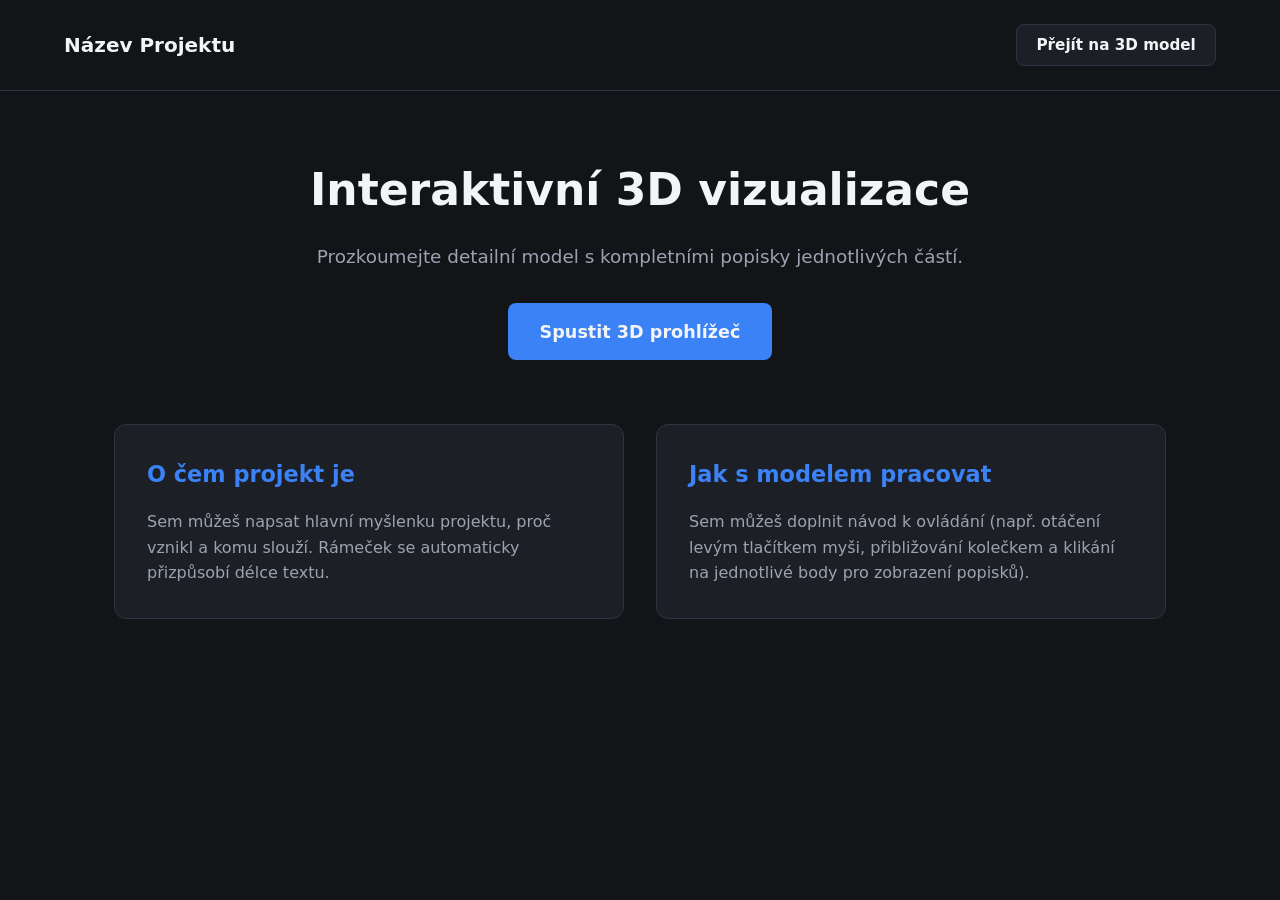
==== index.html @ 9d57fd9a "first commit" ====
<!DOCTYPE html>
<html lang="cs">
<head>
    <meta charset="UTF-8">
    <meta name="viewport" content="width=device-width, initial-scale=1.0">
    <title>3D Projekt – Úvod</title>
    <link rel="stylesheet" href="style.css">
</head>
<body>

    <header class="main-header">
        <div class="logo">Název Projektu</div>
        <nav>
            <a href="model.html" class="btn-nav">Přejít na 3D model</a>
        </nav>
    </header>

    <main class="landing-container">
        <section class="hero">
            <h1>Interaktivní 3D vizualizace</h1>
            <p class="subtitle">Prozkoumejte detailní model s kompletními popisky jednotlivých částí.</p>
            <a href="model.html" class="btn-primary">Spustit 3D prohlížeč</a>
        </section>

        <section class="info-grid">
            <!-- První rámeček -->
            <article class="info-box">
                <h2>O čem projekt je</h2>
                <p>Sem můžeš napsat hlavní myšlenku projektu, proč vznikl a komu slouží. Rámeček se automaticky přizpůsobí délce textu.</p>
            </article>

            <!-- Druhý rámeček -->
            <article class="info-box">
                <h2>Jak s modelem pracovat</h2>
                <p>Sem můžeš doplnit návod k ovládání (např. otáčení levým tlačítkem myši, přibližování kolečkem a klikání na jednotlivé body pro zobrazení popisků).</p>
            </article>
        </section>
    </main>

</body>
</html>
---- style.css ----
/* Základní nastavení a barvy */
:root {
    --bg-dark: #121418;
    --bg-card: #1c2026;
    --bg-panel: #181b20;
    --accent: #3b82f6;
    --accent-hover: #2563eb;
    --text-main: #f3f4f6;
    --text-muted: #9ca3af;
    --border-color: #2e3440;
}

* {
    box-sizing: border-box;
    margin: 0;
    padding: 0;
}

body {
    font-family: system-ui, -apple-system, sans-serif;
    background-color: var(--bg-dark);
    color: var(--text-main);
    line-height: 1.6;
}

/* --- ÚVODNÍ STRÁNKA --- */
.main-header {
    display: flex;
    justify-content: space-between;
    align-items: center;
    padding: 1.5rem 5%;
    border-bottom: 1px solid var(--border-color);
}

.logo {
    font-size: 1.25rem;
    font-weight: 700;
}

.landing-container {
    max-width: 1100px;
    margin: 0 auto;
    padding: 4rem 1.5rem;
}

.hero {
    text-align: center;
    margin-bottom: 4rem;
}

.hero h1 {
    font-size: 2.75rem;
    margin-bottom: 1rem;
}

.subtitle {
    color: var(--text-muted);
    font-size: 1.15rem;
    margin-bottom: 2rem;
}

/* Tlačítka a odkazy */
.btn-primary, .btn-nav, .btn-back {
    display: inline-block;
    text-decoration: none;
    color: var(--text-main);
    border-radius: 8px;
    font-weight: 600;
    transition: background-color 0.2s, border-color 0.2s;
}

.btn-primary {
    background-color: var(--accent);
    padding: 0.9rem 2rem;
    font-size: 1.1rem;
}

.btn-primary:hover {
    background-color: var(--accent-hover);
}

.btn-nav, .btn-back {
    background-color: var(--bg-card);
    border: 1px solid var(--border-color);
    padding: 0.5rem 1.2rem;
    font-size: 0.95rem;
}

.btn-nav:hover, .btn-back:hover {
    border-color: var(--accent);
}

/* Dva rámečky na úvodní stránce */
.info-grid {
    display: grid;
    grid-template-columns: repeat(auto-fit, minmax(300px, 1fr));
    gap: 2rem;
}

.info-box {
    background-color: var(--bg-card);
    border: 1px solid var(--border-color);
    border-radius: 12px;
    padding: 2rem;
}

.info-box h2 {
    margin-bottom: 1rem;
    font-size: 1.4rem;
    color: var(--accent);
}

.info-box p {
    color: var(--text-muted);
}

/* --- STRÁNKA S 3D MODELEM --- */
.viewer-body {
    height: 100vh;
    display: flex;
    flex-direction: column;
    overflow: hidden;
}

.viewer-header {
    display: flex;
    align-items: center;
    gap: 1.5rem;
    padding: 1rem 2rem;
    background-color: var(--bg-panel);
    border-bottom: 1px solid var(--border-color);
}

.viewer-title {
    font-weight: 600;
}

.workspace {
    display: grid;
    grid-template-columns: 1fr 360px;
    flex: 1;
    overflow: hidden;
}

/* Prostor pro 3D model */
.viewport {
    position: relative;
    background: radial-gradient(circle at center, #222731 0%, #101216 100%);
    display: flex;
    align-items: center;
    justify-content: center;
    width: 100%;
    height: 100%;
}

.placeholder-text {
    color: var(--text-muted);
    border: 1px dashed var(--border-color);
    padding: 2rem 3rem;
    border-radius: 8px;
}

/* Interaktivní body v prostoru */
.hotspots-layer {
    position: absolute;
    inset: 0;
    pointer-events: none;
}

.hotspot {
    position: absolute;
    pointer-events: auto;
    width: 32px;
    height: 32px;
    border-radius: 50%;
    background-color: var(--accent);
    color: white;
    border: 2px solid white;
    font-weight: bold;
    cursor: pointer;
    transform: translate(-50%, -50%);
    transition: transform 0.2s;
}

.hotspot:hover {
    transform: translate(-50%, -50%) scale(1.15);
}

/* Boční panel pro popisky */
.info-panel {
    background-color: var(--bg-panel);
    border-left: 1px solid var(--border-color);
    padding: 2rem;
    overflow-y: auto;
    display: flex;
    flex-direction: column;
    gap: 1.5rem;
}

.panel-header h2 {
    font-size: 1.35rem;
    margin-bottom: 0.5rem;
}

.badge {
    display: inline-block;
    background-color: var(--bg-card);
    border: 1px solid var(--border-color);
    color: var(--accent);
    font-size: 0.8rem;
    padding: 0.2rem 0.6rem;
    border-radius: 4px;
}

.panel-content p {
    color: var(--text-muted);
    margin-bottom: 1.5rem;
}

.detail-item {
    background-color: var(--bg-card);
    border: 1px solid var(--border-color);
    border-radius: 8px;
    padding: 1.25rem;
}

.detail-item h3 {
    font-size: 1.05rem;
    margin-bottom: 0.5rem;
}

/* Responzivita pro menší obrazovky */
@media (max-width: 850px) {
    .workspace {
        grid-template-columns: 1fr;
        grid-template-rows: 1fr 280px;
    }
    .info-panel {
        border-left: none;
        border-top: 1px solid var(--border-color);
    }
}
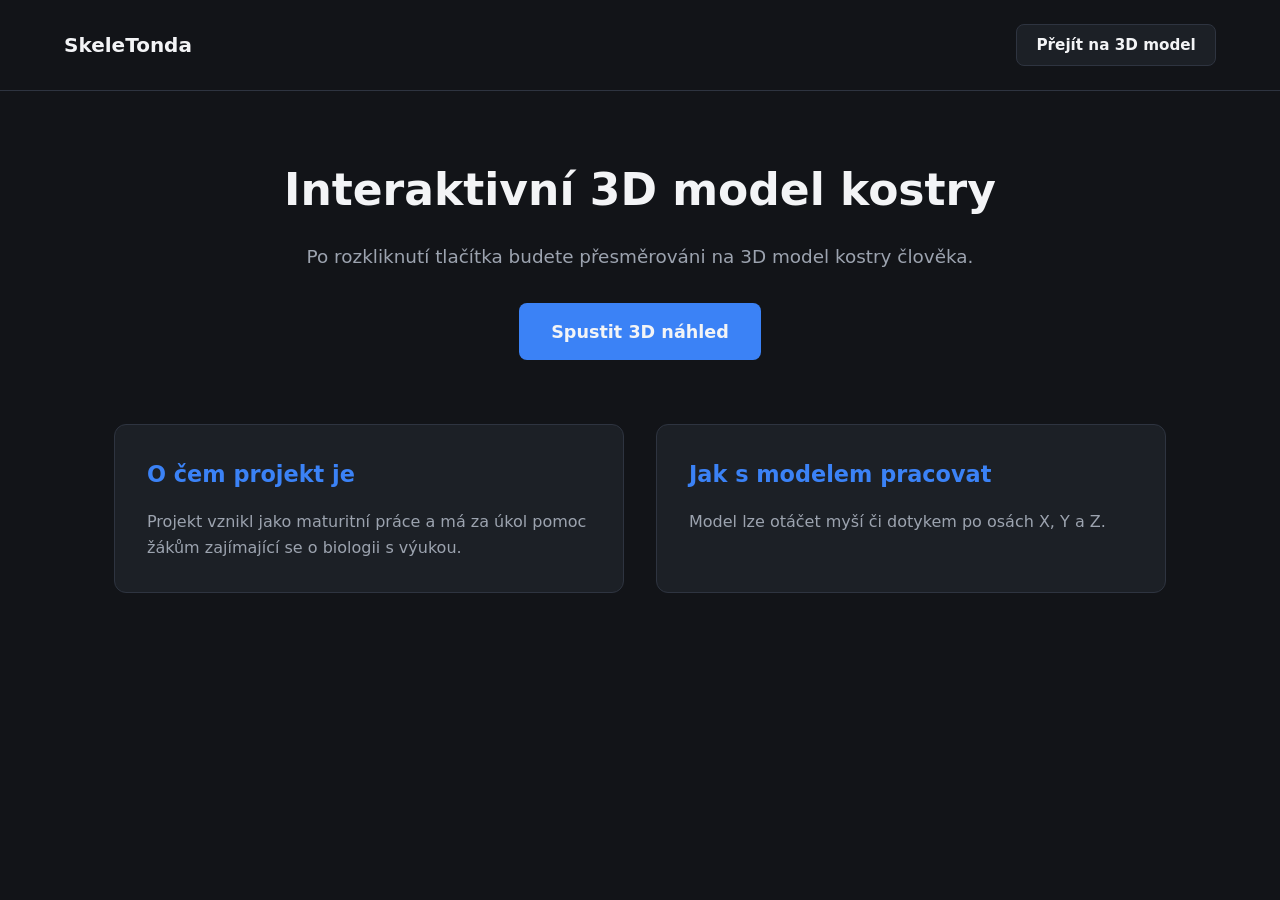
==== commit 4e3dc2b0: "model rozdeleny na casti" ====
--- a/index.html
+++ b/index.html
@@ -9,7 +9,7 @@
 <body>
 
     <header class="main-header">
-        <div class="logo">Název Projektu</div>
+        <div class="logo">SkeleTonda</div>
         <nav>
             <a href="model.html" class="btn-nav">Přejít na 3D model</a>
         </nav>
@@ -17,22 +17,22 @@
 
     <main class="landing-container">
         <section class="hero">
-            <h1>Interaktivní 3D vizualizace</h1>
-            <p class="subtitle">Prozkoumejte detailní model s kompletními popisky jednotlivých částí.</p>
-            <a href="model.html" class="btn-primary">Spustit 3D prohlížeč</a>
+            <h1>Interaktivní 3D model kostry</h1>
+            <p class="subtitle">Po rozkliknutí tlačítka budete přesměrováni na 3D model kostry člověka.</p>
+            <a href="model.html" class="btn-primary">Spustit 3D náhled</a>
         </section>
 
         <section class="info-grid">
             <!-- První rámeček -->
             <article class="info-box">
                 <h2>O čem projekt je</h2>
-                <p>Sem můžeš napsat hlavní myšlenku projektu, proč vznikl a komu slouží. Rámeček se automaticky přizpůsobí délce textu.</p>
+                <p>Projekt vznikl jako maturitní práce a má za úkol pomoc žákům zajímající se o biologii s výukou.</p>
             </article>
 
             <!-- Druhý rámeček -->
             <article class="info-box">
                 <h2>Jak s modelem pracovat</h2>
-                <p>Sem můžeš doplnit návod k ovládání (např. otáčení levým tlačítkem myši, přibližování kolečkem a klikání na jednotlivé body pro zobrazení popisků).</p>
+                <p>Model lze otáčet myší či dotykem po osách X, Y a Z.</p>
             </article>
         </section>
     </main>
--- a/style.css
+++ b/style.css
@@ -146,44 +146,20 @@
 .viewport {
     position: relative;
     background: radial-gradient(circle at center, #222731 0%, #101216 100%);
-    display: flex;
-    align-items: center;
-    justify-content: center;
     width: 100%;
     height: 100%;
-}
-
-.placeholder-text {
-    color: var(--text-muted);
-    border: 1px dashed var(--border-color);
-    padding: 2rem 3rem;
-    border-radius: 8px;
-}
-
-/* Interaktivní body v prostoru */
-.hotspots-layer {
-    position: absolute;
-    inset: 0;
-    pointer-events: none;
-}
-
-.hotspot {
-    position: absolute;
-    pointer-events: auto;
-    width: 32px;
-    height: 32px;
-    border-radius: 50%;
-    background-color: var(--accent);
-    color: white;
-    border: 2px solid white;
-    font-weight: bold;
-    cursor: pointer;
-    transform: translate(-50%, -50%);
-    transition: transform 0.2s;
-}
-
-.hotspot:hover {
-    transform: translate(-50%, -50%) scale(1.15);
+    overflow: hidden;
+    cursor: grab;
+}
+
+.viewport:active {
+    cursor: grabbing;
+}
+
+.viewport canvas {
+    display: block;
+    width: 100%;
+    height: 100%;
 }
 
 /* Boční panel pro popisky */
@@ -227,6 +203,10 @@
 .detail-item h3 {
     font-size: 1.05rem;
     margin-bottom: 0.5rem;
+}
+
+.detail-item p {
+    margin-bottom: 0;
 }
 
 /* Responzivita pro menší obrazovky */
